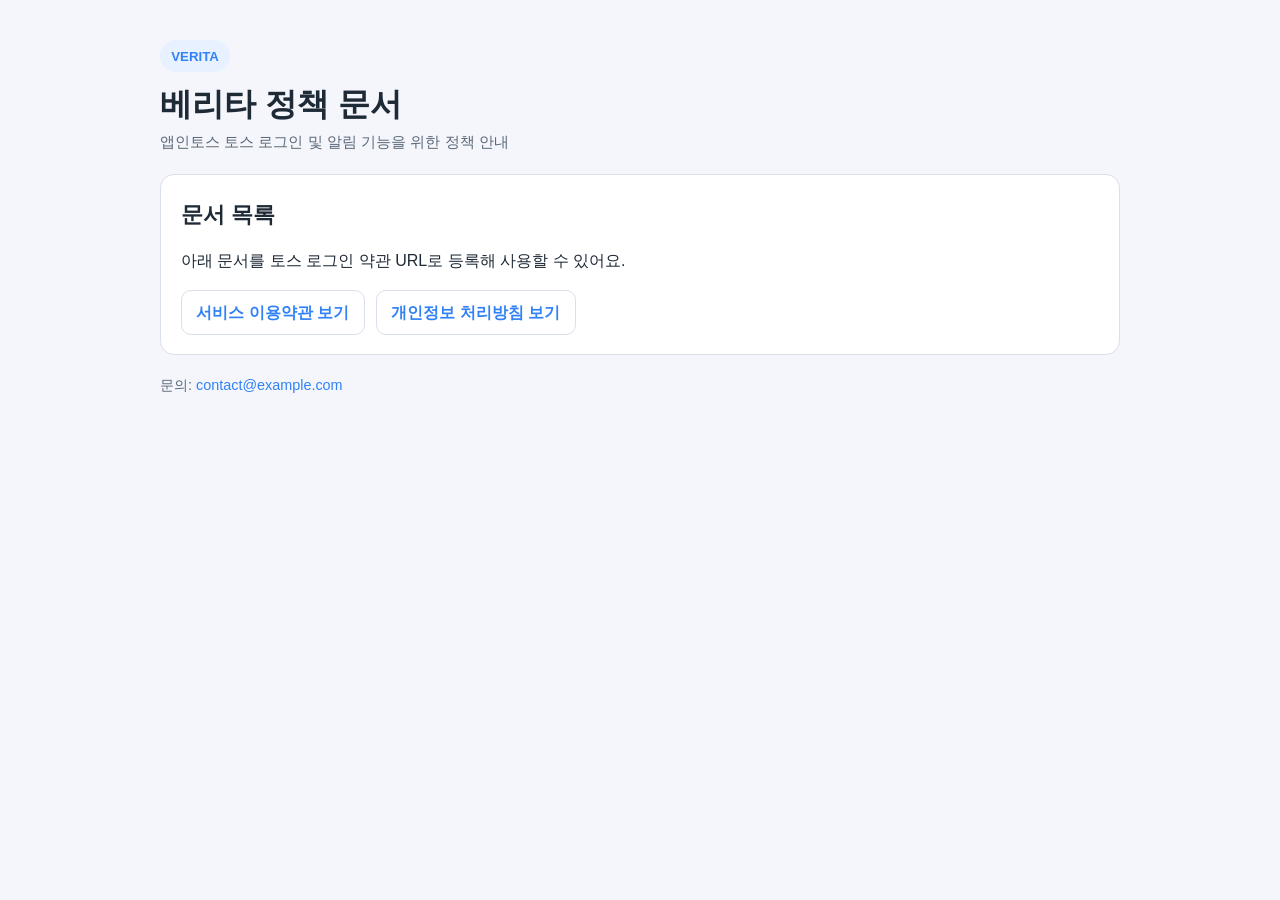
==== index.html @ 0130b25e "init: first commit" ====
<!doctype html>
<html lang="ko">
  <head>
    <meta charset="UTF-8" />
    <meta name="viewport" content="width=device-width, initial-scale=1.0" />
    <title>베리타 약관 안내</title>
    <meta
      name="description"
      content="베리타 서비스 이용약관 및 개인정보 처리방침 안내 페이지"
    />
    <link rel="stylesheet" href="./styles.css" />
  </head>
  <body>
    <main class="wrap">
      <header class="top">
        <span class="chip">VERITA</span>
        <h1>베리타 정책 문서</h1>
        <p class="meta">앱인토스 토스 로그인 및 알림 기능을 위한 정책 안내</p>
      </header>

      <section class="grid">
        <article class="card">
          <h2>문서 목록</h2>
          <p>아래 문서를 토스 로그인 약관 URL로 등록해 사용할 수 있어요.</p>
          <div class="link-row">
            <a class="button-link" href="./terms.html">서비스 이용약관 보기</a>
            <a class="button-link" href="./privacy.html">개인정보 처리방침 보기</a>
          </div>
        </article>
      </section>

      <p class="footer">
        문의: <a href="mailto:contact@example.com">contact@example.com</a>
      </p>
    </main>
  </body>
</html>
---- styles.css ----
:root {
  color-scheme: light;
  --bg: #f4f6fb;
  --card: #ffffff;
  --text: #1f2a37;
  --muted: #5b6878;
  --line: #d9e0ea;
  --brand: #3182f6;
  --brand-weak: #e8f1ff;
  --max-width: 960px;
}

* {
  box-sizing: border-box;
}

html,
body {
  margin: 0;
  padding: 0;
  background: var(--bg);
  color: var(--text);
  font-family: -apple-system, BlinkMacSystemFont, "Segoe UI", Roboto, "Noto Sans KR",
    "Apple SD Gothic Neo", "Malgun Gothic", sans-serif;
  line-height: 1.6;
}

a {
  color: var(--brand);
  text-decoration: none;
}

a:hover {
  text-decoration: underline;
}

.wrap {
  width: min(var(--max-width), 100% - 2rem);
  margin: 2rem auto 3rem;
}

.top {
  margin-bottom: 1rem;
}

.chip {
  display: inline-block;
  padding: 0.35rem 0.7rem;
  border-radius: 999px;
  background: var(--brand-weak);
  color: var(--brand);
  font-size: 0.83rem;
  font-weight: 700;
}

h1 {
  margin: 0.75rem 0 0.25rem;
  font-size: clamp(1.4rem, 1.5vw + 1rem, 2rem);
  line-height: 1.3;
}

.meta {
  margin: 0;
  color: var(--muted);
  font-size: 0.95rem;
}

.grid {
  margin-top: 1.25rem;
  display: grid;
  grid-template-columns: 1fr;
  gap: 0.9rem;
}

.card {
  background: var(--card);
  border: 1px solid var(--line);
  border-radius: 14px;
  padding: 1rem;
}

h2 {
  margin: 0.2rem 0 0.7rem;
  font-size: clamp(1.1rem, 1vw + 0.8rem, 1.35rem);
}

p,
li {
  color: var(--text);
}

ul {
  margin: 0.35rem 0 0.35rem 1.1rem;
  padding: 0;
}

.footer {
  margin-top: 1.2rem;
  color: var(--muted);
  font-size: 0.9rem;
}

.link-row {
  margin-top: 1rem;
  display: flex;
  flex-wrap: wrap;
  gap: 0.7rem;
}

.button-link {
  display: inline-block;
  padding: 0.55rem 0.9rem;
  border: 1px solid var(--line);
  border-radius: 10px;
  background: #fff;
  font-weight: 600;
}

@media (min-width: 768px) {
  .wrap {
    width: min(var(--max-width), 100% - 3rem);
    margin-top: 2.5rem;
  }

  .grid {
    gap: 1rem;
  }

  .card {
    padding: 1.2rem 1.25rem;
  }
}
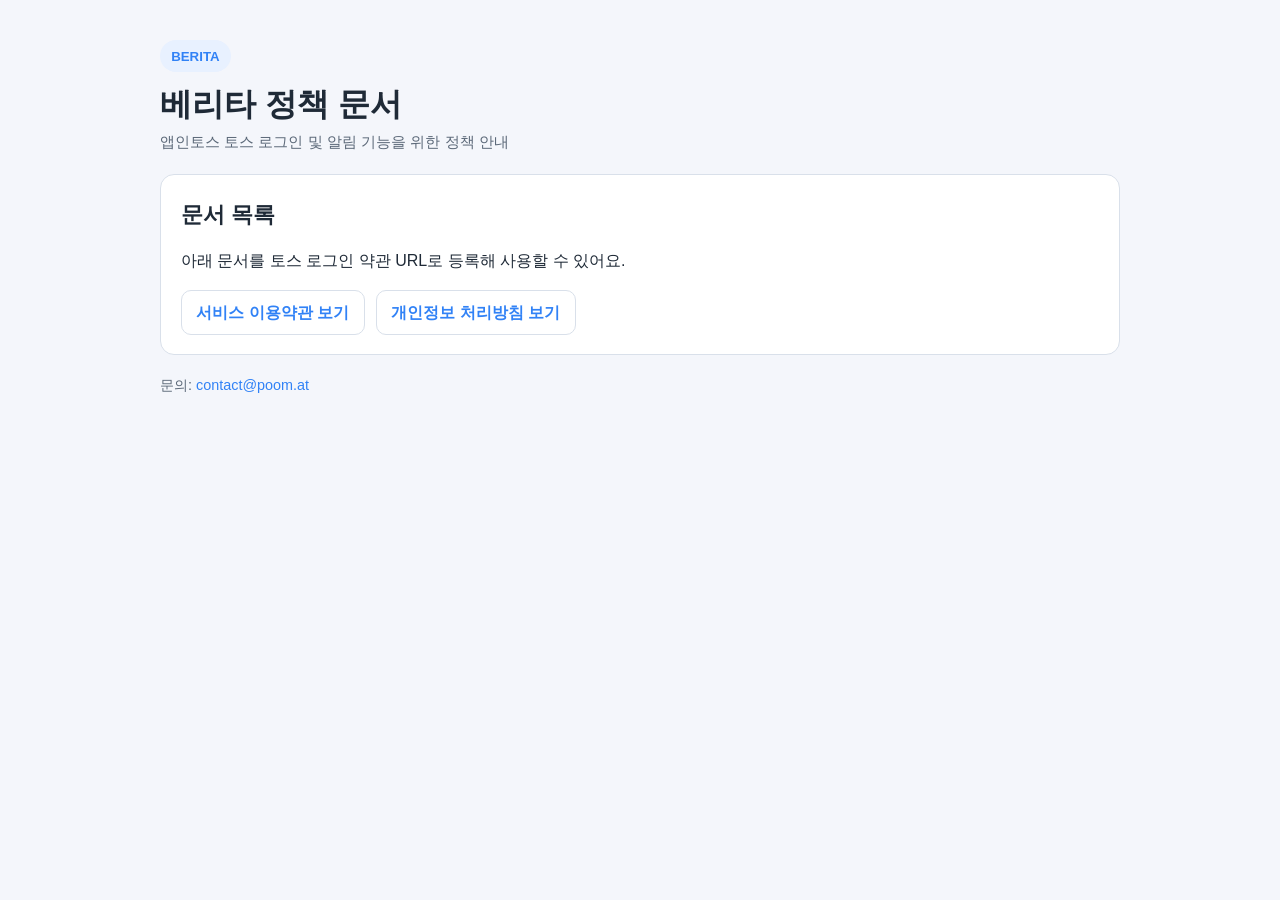
==== commit 438444ed: "fix: 문구 수정" ====
--- a/index.html
+++ b/index.html
@@ -13,7 +13,7 @@
   <body>
     <main class="wrap">
       <header class="top">
-        <span class="chip">VERITA</span>
+        <span class="chip">BERITA</span>
         <h1>베리타 정책 문서</h1>
         <p class="meta">앱인토스 토스 로그인 및 알림 기능을 위한 정책 안내</p>
       </header>
@@ -30,7 +30,7 @@
       </section>
 
       <p class="footer">
-        문의: <a href="mailto:contact@example.com">contact@example.com</a>
+        문의: <a href="mailto:contact@poom.at">contact@poom.at</a>
       </p>
     </main>
   </body>
